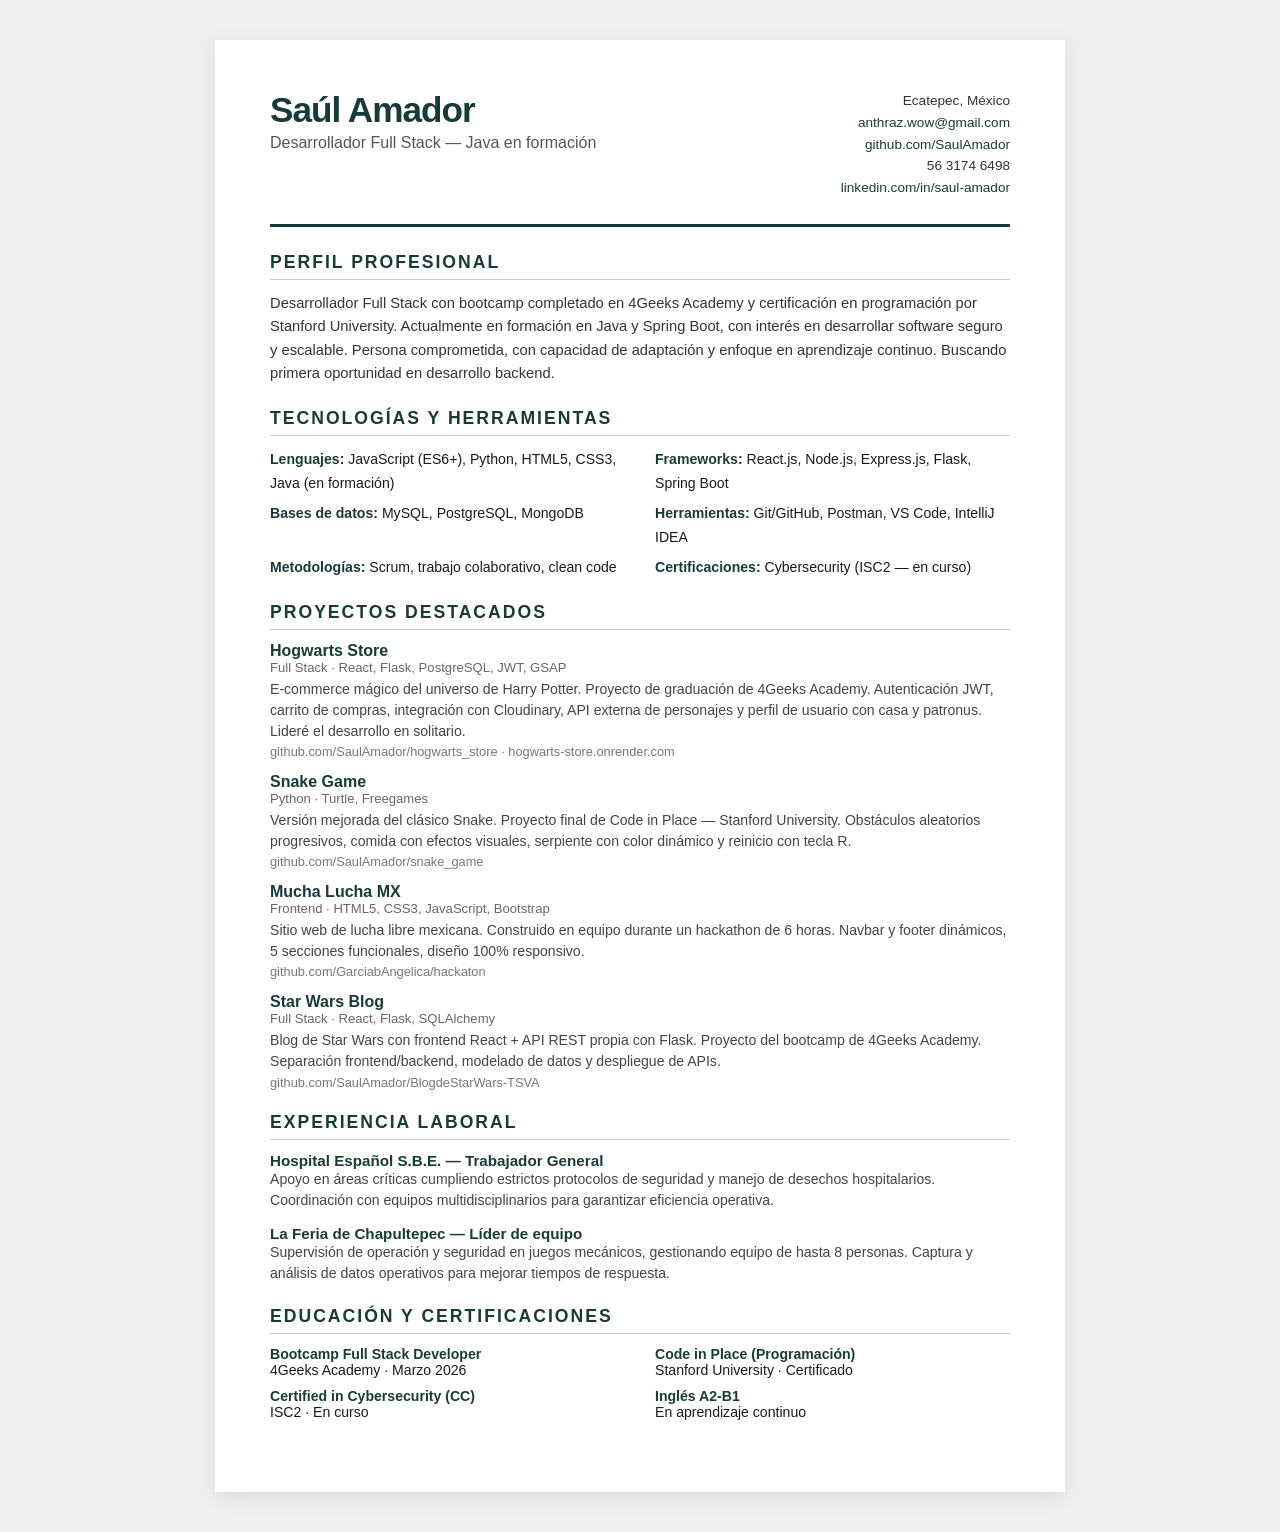
==== cv.html @ 1d814385 "Paso 3: datos reales del CV - contacto, experiencia, cv.html" ====
<!DOCTYPE html>
<html lang="es">
<head>
    <meta charset="UTF-8">
    <meta name="viewport" content="width=device-width, initial-scale=1.0">
    <title>Saúl Amador · CV</title>
    <style>
        * { margin: 0; padding: 0; box-sizing: border-box; }
        body {
            font-family: 'Segoe UI', Arial, sans-serif;
            background: #f0f0f0;
            color: #1a1a1a;
            padding: 40px;
        }
        .page {
            max-width: 850px;
            margin: 0 auto;
            background: white;
            padding: 50px 55px;
            box-shadow: 0 4px 20px rgba(0,0,0,.1);
        }
        .header {
            display: flex;
            justify-content: space-between;
            align-items: flex-start;
            border-bottom: 3px solid #1a3a3a;
            padding-bottom: 25px;
            margin-bottom: 25px;
        }
        .header h1 {
            font-size: 2.2rem;
            color: #1a3a3a;
            letter-spacing: -1px;
        }
        .header .title {
            font-size: 1rem;
            color: #555;
            margin-top: 4px;
        }
        .contact-info {
            text-align: right;
            font-size: .85rem;
            line-height: 1.6;
            color: #333;
        }
        .contact-info a { color: #1a3a3a; text-decoration: none; }
        .contact-info a:hover { text-decoration: underline; }
        section { margin-bottom: 22px; }
        h2 {
            font-size: 1.1rem;
            text-transform: uppercase;
            letter-spacing: 2px;
            color: #1a3a3a;
            border-bottom: 1px solid #ccc;
            padding-bottom: 6px;
            margin-bottom: 12px;
        }
        .profile p { font-size: .92rem; line-height: 1.6; color: #333; }
        .skills-grid {
            display: grid;
            grid-template-columns: 1fr 1fr;
            gap: 6px 30px;
            font-size: .88rem;
            line-height: 1.7;
        }
        .skills-grid .cat { font-weight: 700; color: #1a3a3a; }
        .item { margin-bottom: 14px; }
        .item h3 { font-size: .95rem; color: #1a3a3a; }
        .item .sub { font-size: .82rem; color: #666; margin-bottom: 4px; }
        .item p { font-size: .88rem; line-height: 1.5; color: #444; }
        .project-name { font-weight: 700; color: #1a3a3a; }
        .tags { font-size: .8rem; color: #777; margin-top: 2px; }
        .edu-grid { display: grid; grid-template-columns: 1fr 1fr; gap: 10px 30px; }
        .edu-item { font-size: .88rem; }
        .edu-item strong { color: #1a3a3a; }
        .edu-item .date { color: #777; font-size: .8rem; }
        .lang { font-size: .88rem; line-height: 1.6; }
        @media print {
            body { padding: 0; background: white; }
            .page { box-shadow: none; padding: 30px 40px; max-width: 100%; }
        }
        @media (max-width: 600px) {
            .header { flex-direction: column; gap: 15px; }
            .contact-info { text-align: left; }
            .skills-grid, .edu-grid { grid-template-columns: 1fr; }
            body { padding: 15px; }
            .page { padding: 25px; }
        }
    </style>
</head>
<body>
    <div class="page">
        <div class="header">
            <div>
                <h1>Saúl Amador</h1>
                <div class="title">Desarrollador Full Stack — Java en formación</div>
            </div>
            <div class="contact-info">
                Ecatepec, México<br>
                <a href="mailto:anthraz.wow@gmail.com">anthraz.wow@gmail.com</a><br>
                <a href="https://github.com/SaulAmador" target="_blank">github.com/SaulAmador</a><br>
                56 3174 6498<br>
                <a href="https://linkedin.com/in/saul-amador" target="_blank">linkedin.com/in/saul-amador</a>
            </div>
        </div>

        <section class="profile">
            <h2>Perfil Profesional</h2>
            <p>
                Desarrollador Full Stack con bootcamp completado en 4Geeks Academy y certificación en
                programación por Stanford University. Actualmente en formación en Java y Spring Boot,
                con interés en desarrollar software seguro y escalable. Persona comprometida, con
                capacidad de adaptación y enfoque en aprendizaje continuo. Buscando primera oportunidad
                en desarrollo backend.
            </p>
        </section>

        <section>
            <h2>Tecnologías y Herramientas</h2>
            <div class="skills-grid">
                <div><span class="cat">Lenguajes:</span> JavaScript (ES6+), Python, HTML5, CSS3, Java (en formación)</div>
                <div><span class="cat">Frameworks:</span> React.js, Node.js, Express.js, Flask, Spring Boot</div>
                <div><span class="cat">Bases de datos:</span> MySQL, PostgreSQL, MongoDB</div>
                <div><span class="cat">Herramientas:</span> Git/GitHub, Postman, VS Code, IntelliJ IDEA</div>
                <div><span class="cat">Metodologías:</span> Scrum, trabajo colaborativo, clean code</div>
                <div><span class="cat">Certificaciones:</span> Cybersecurity (ISC2 — en curso)</div>
            </div>
        </section>

        <section>
            <h2>Proyectos Destacados</h2>
            <div class="item">
                <div class="project-name">Hogwarts Store</div>
                <div class="sub">Full Stack · React, Flask, PostgreSQL, JWT, GSAP</div>
                <p>
                    E-commerce mágico del universo de Harry Potter. Proyecto de graduación de 4Geeks Academy.
                    Autenticación JWT, carrito de compras, integración con Cloudinary, API externa de personajes
                    y perfil de usuario con casa y patronus. Lideré el desarrollo en solitario.
                </p>
                <div class="tags">github.com/SaulAmador/hogwarts_store · hogwarts-store.onrender.com</div>
            </div>
            <div class="item">
                <div class="project-name">Snake Game</div>
                <div class="sub">Python · Turtle, Freegames</div>
                <p>
                    Versión mejorada del clásico Snake. Proyecto final de Code in Place — Stanford University.
                    Obstáculos aleatorios progresivos, comida con efectos visuales, serpiente con color
                    dinámico y reinicio con tecla R.
                </p>
                <div class="tags">github.com/SaulAmador/snake_game</div>
            </div>
            <div class="item">
                <div class="project-name">Mucha Lucha MX</div>
                <div class="sub">Frontend · HTML5, CSS3, JavaScript, Bootstrap</div>
                <p>
                    Sitio web de lucha libre mexicana. Construido en equipo durante un hackathon de 6 horas.
                    Navbar y footer dinámicos, 5 secciones funcionales, diseño 100% responsivo.
                </p>
                <div class="tags">github.com/GarciabAngelica/hackaton</div>
            </div>
            <div class="item">
                <div class="project-name">Star Wars Blog</div>
                <div class="sub">Full Stack · React, Flask, SQLAlchemy</div>
                <p>
                    Blog de Star Wars con frontend React + API REST propia con Flask. Proyecto del bootcamp
                    de 4Geeks Academy. Separación frontend/backend, modelado de datos y despliegue de APIs.
                </p>
                <div class="tags">github.com/SaulAmador/BlogdeStarWars-TSVA</div>
            </div>
        </section>

        <section>
            <h2>Experiencia Laboral</h2>
            <div class="item">
                <h3>Hospital Español S.B.E. — Trabajador General</h3>
                <p>
                    Apoyo en áreas críticas cumpliendo estrictos protocolos de seguridad y manejo de
                    desechos hospitalarios. Coordinación con equipos multidisciplinarios para garantizar
                    eficiencia operativa.
                </p>
            </div>
            <div class="item">
                <h3>La Feria de Chapultepec — Líder de equipo</h3>
                <p>
                    Supervisión de operación y seguridad en juegos mecánicos, gestionando equipo de hasta
                    8 personas. Captura y análisis de datos operativos para mejorar tiempos de respuesta.
                </p>
            </div>
        </section>

        <section>
            <h2>Educación y Certificaciones</h2>
            <div class="edu-grid">
                <div class="edu-item">
                    <strong>Bootcamp Full Stack Developer</strong><br>
                    4Geeks Academy · Marzo 2026
                </div>
                <div class="edu-item">
                    <strong>Code in Place (Programación)</strong><br>
                    Stanford University · Certificado
                </div>
                <div class="edu-item">
                    <strong>Certified in Cybersecurity (CC)</strong><br>
                    ISC2 · En curso
                </div>
                <div class="edu-item">
                    <strong>Inglés A2-B1</strong><br>
                    En aprendizaje continuo
                </div>
            </div>
        </section>
    </div>
</body>
</html>
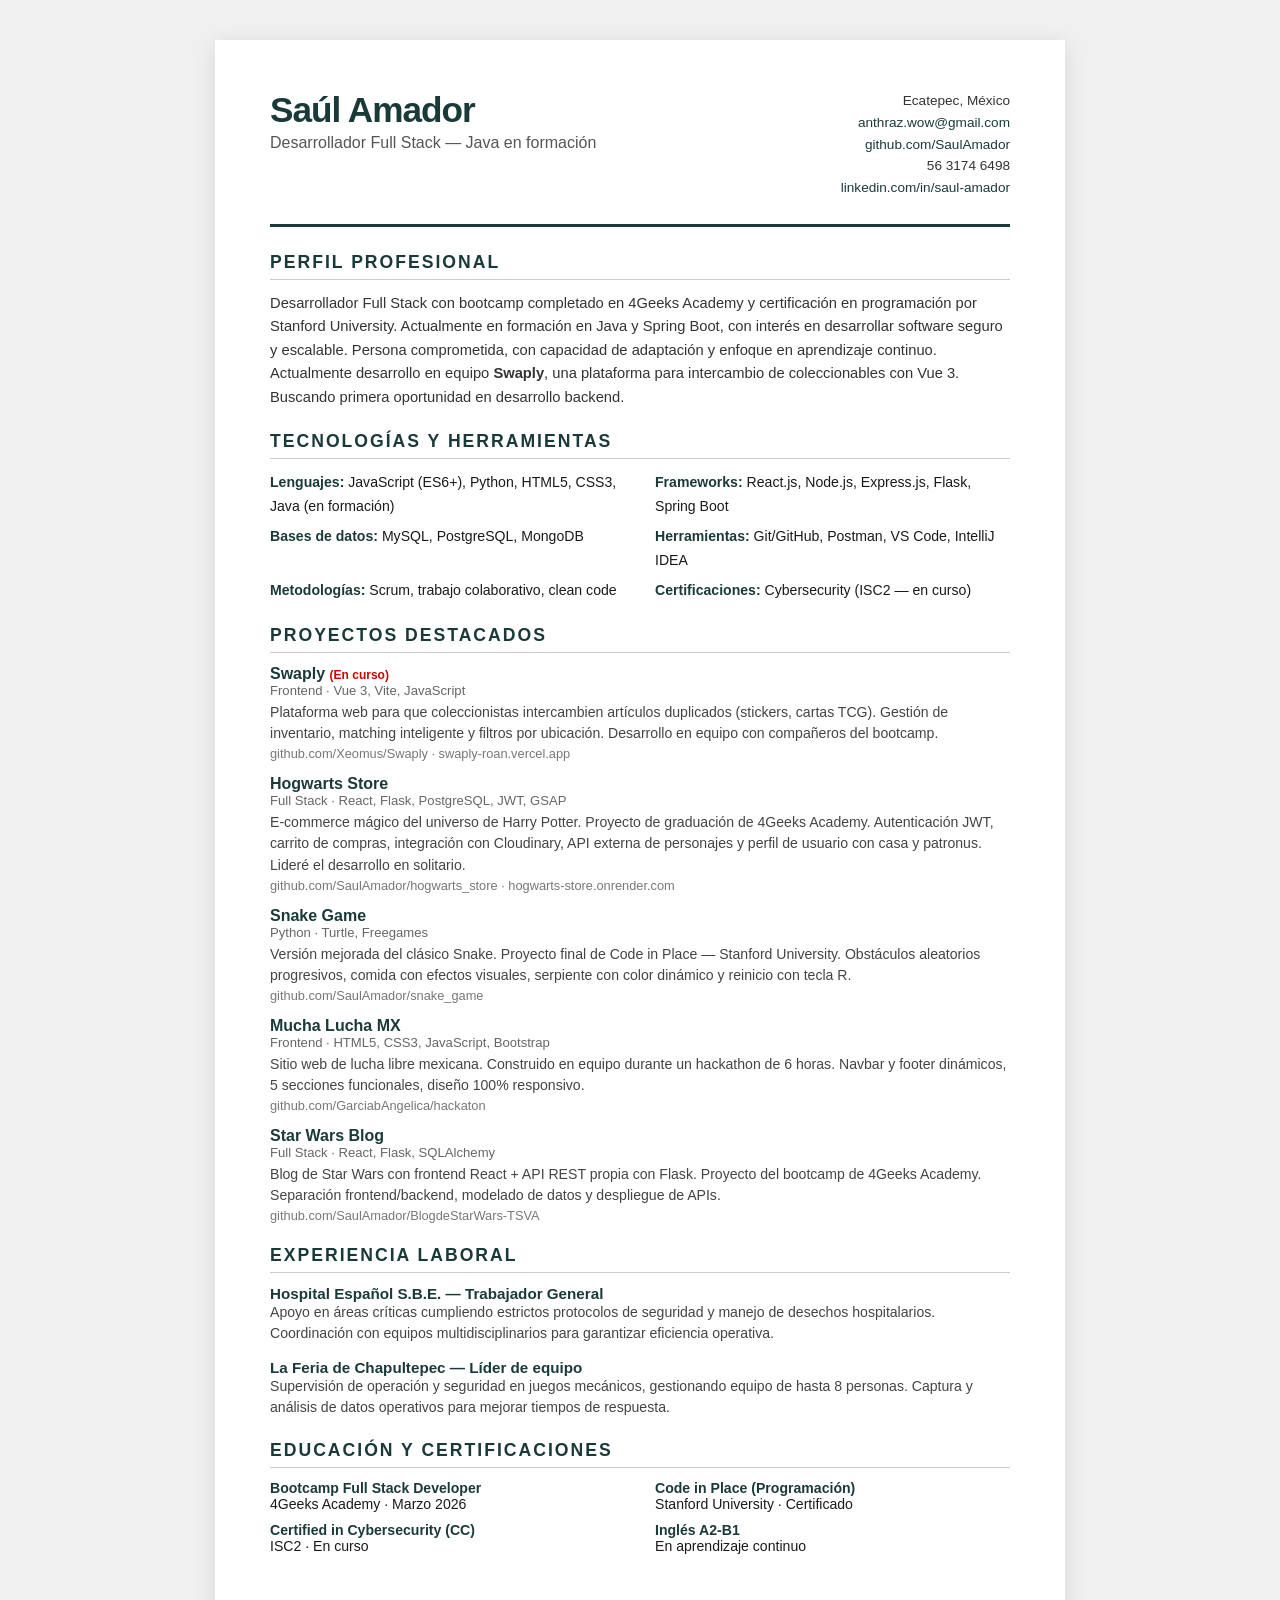
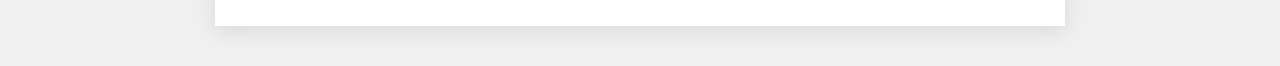
==== commit 2955a520: "Paso 4: agrego Swaply - proyecto actual en equipo" ====
--- a/cv.html
+++ b/cv.html
@@ -110,8 +110,9 @@
                 Desarrollador Full Stack con bootcamp completado en 4Geeks Academy y certificación en
                 programación por Stanford University. Actualmente en formación en Java y Spring Boot,
                 con interés en desarrollar software seguro y escalable. Persona comprometida, con
-                capacidad de adaptación y enfoque en aprendizaje continuo. Buscando primera oportunidad
-                en desarrollo backend.
+                capacidad de adaptación y enfoque en aprendizaje continuo. Actualmente desarrollo en equipo
+                <strong>Swaply</strong>, una plataforma para intercambio de coleccionables con Vue 3.
+                Buscando primera oportunidad en desarrollo backend.
             </p>
         </section>
 
@@ -130,6 +131,16 @@
         <section>
             <h2>Proyectos Destacados</h2>
             <div class="item">
+                <div class="project-name">Swaply <span style="color:#c00;font-size:.75rem;">(En curso)</span></div>
+                <div class="sub">Frontend · Vue 3, Vite, JavaScript</div>
+                <p>
+                    Plataforma web para que coleccionistas intercambien artículos duplicados
+                    (stickers, cartas TCG). Gestión de inventario, matching inteligente y
+                    filtros por ubicación. Desarrollo en equipo con compañeros del bootcamp.
+                </p>
+                <div class="tags">github.com/Xeomus/Swaply · swaply-roan.vercel.app</div>
+            </div>
+            <div class="item">
                 <div class="project-name">Hogwarts Store</div>
                 <div class="sub">Full Stack · React, Flask, PostgreSQL, JWT, GSAP</div>
                 <p>
